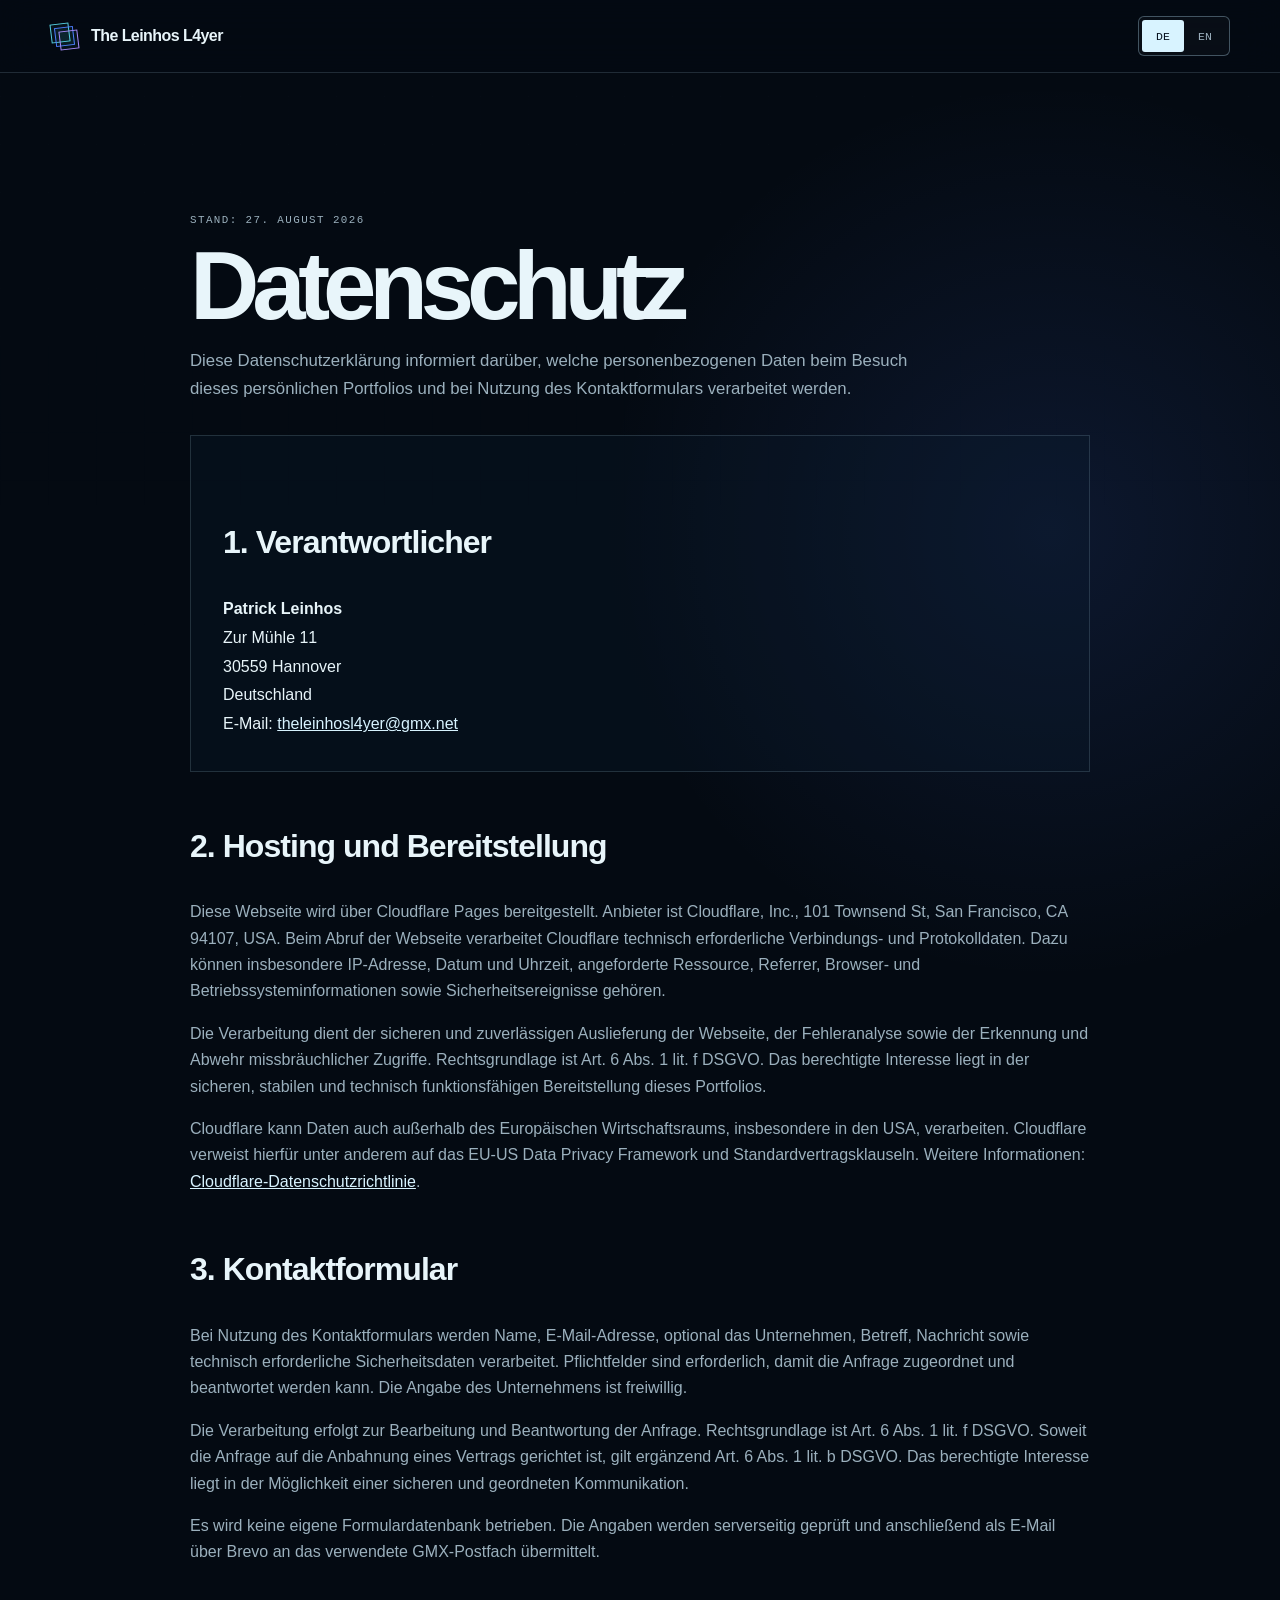
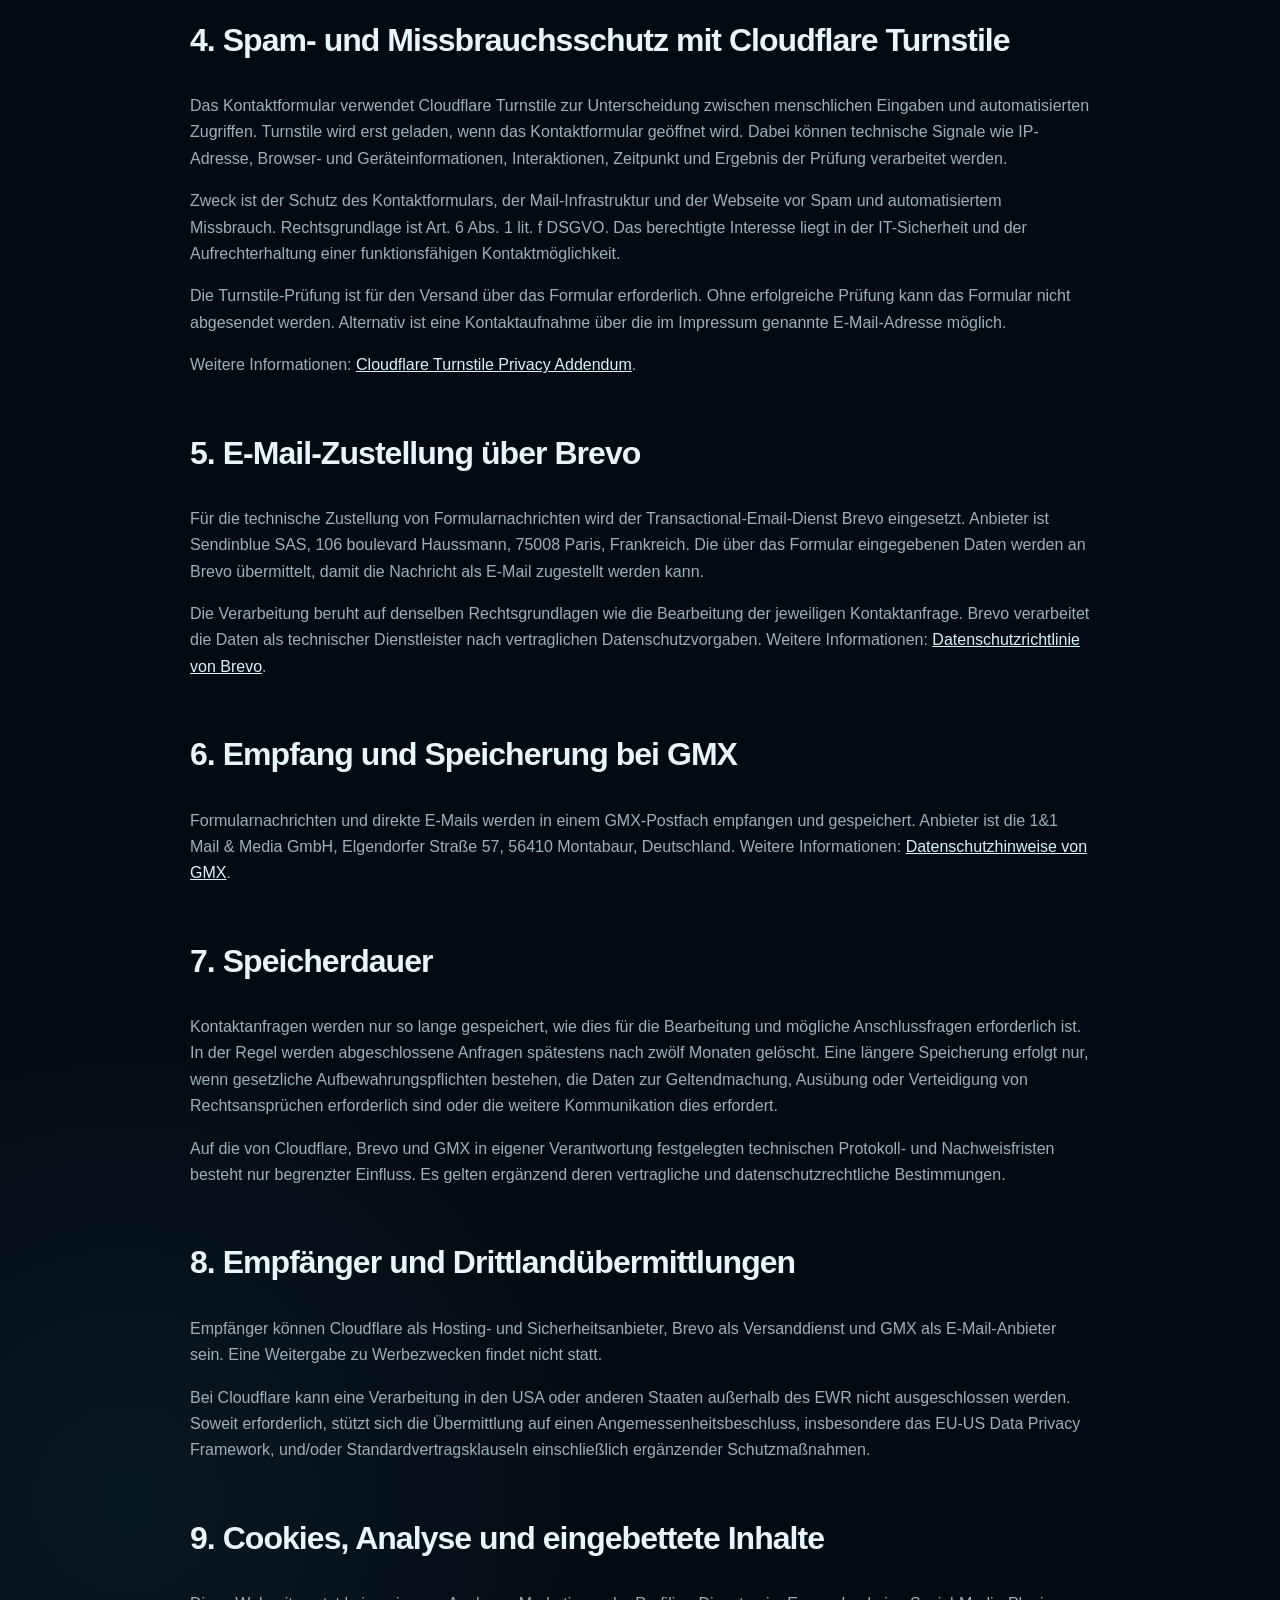
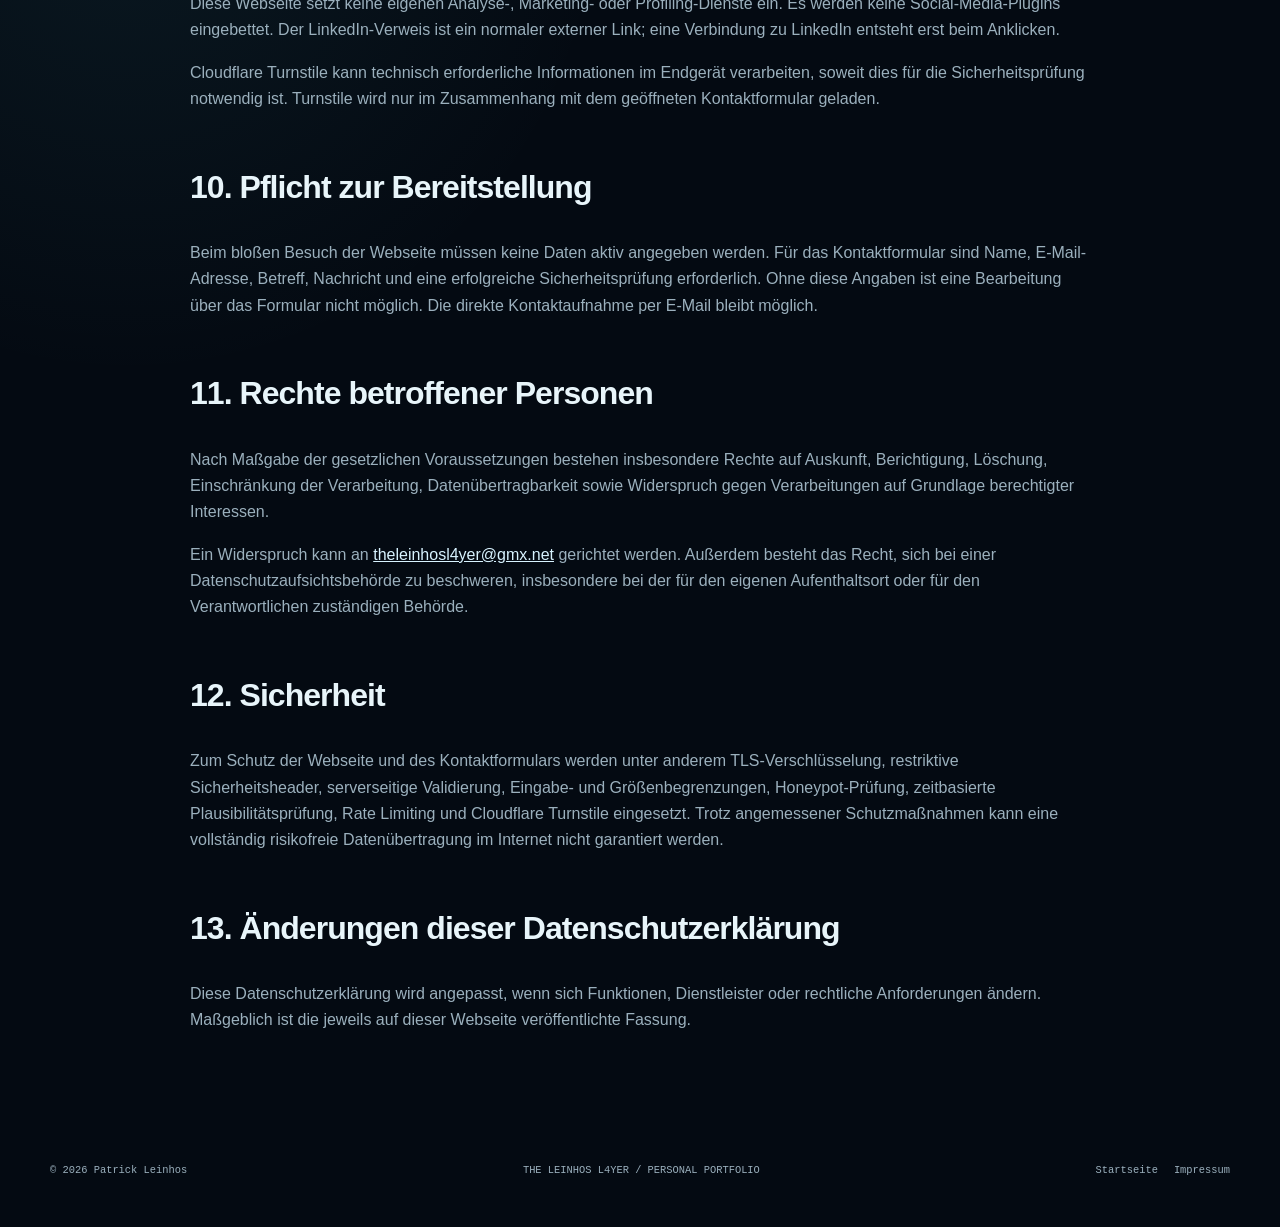
==== datenschutz.html @ 22c0a267 "Add legal pages and privacy improvements Add legal pages and privacy improvements" ====
<!DOCTYPE html>
<html lang="de" data-language="de">
<head>
  <meta charset="UTF-8" />
  <meta name="viewport" content="width=device-width, initial-scale=1.0" />
  <meta name="robots" content="noindex, nofollow, noarchive" />
  <meta name="referrer" content="strict-origin-when-cross-origin" />
  <meta name="color-scheme" content="dark" />
  <title>Datenschutz — The Leinhos L4yer</title>
  <link rel="stylesheet" href="/styles.css" />
</head>
<body>
  <a class="skip-link" href="#content"><span data-lang-content="de">Zum Inhalt</span><span data-lang-content="en">Skip to content</span></a>
  <header class="site-header">
    <nav class="nav" aria-label="Hauptnavigation">
      <a class="brand" href="/" aria-label="The Leinhos L4yer — Startseite">
        <span class="brand-mark" aria-hidden="true"><span></span><span></span><span></span></span>
        <span>The Leinhos L4yer</span>
      </a>
      <div></div>
      <div class="lang-switch" aria-label="Sprache auswählen">
        <button type="button" data-lang="de" aria-pressed="true">DE</button>
        <button type="button" data-lang="en" aria-pressed="false">EN</button>
      </div>
    </nav>
  </header>

  <main id="content" class="legal-page">
    <div data-lang-content="de">
      <p class="section-tag">Stand: 27. August 2026</p>
      <h1>Datenschutz</h1>
      <p class="legal-intro">Diese Datenschutzerklärung informiert darüber, welche personenbezogenen Daten beim Besuch dieses persönlichen Portfolios und bei Nutzung des Kontaktformulars verarbeitet werden.</p>

      <section class="legal-card" aria-labelledby="verantwortlich-de">
        <h2 id="verantwortlich-de">1. Verantwortlicher</h2>
        <address>
          <strong>Patrick Leinhos</strong><br />
          Zur Mühle 11<br />
          30559 Hannover<br />
          Deutschland<br />
          E-Mail: <a href="mailto:theleinhosl4yer@gmx.net">theleinhosl4yer@gmx.net</a>
        </address>
      </section>

      <section>
        <h2>2. Hosting und Bereitstellung</h2>
        <p>Diese Webseite wird über Cloudflare Pages bereitgestellt. Anbieter ist Cloudflare, Inc., 101 Townsend St, San Francisco, CA 94107, USA. Beim Abruf der Webseite verarbeitet Cloudflare technisch erforderliche Verbindungs- und Protokolldaten. Dazu können insbesondere IP-Adresse, Datum und Uhrzeit, angeforderte Ressource, Referrer, Browser- und Betriebssysteminformationen sowie Sicherheitsereignisse gehören.</p>
        <p>Die Verarbeitung dient der sicheren und zuverlässigen Auslieferung der Webseite, der Fehleranalyse sowie der Erkennung und Abwehr missbräuchlicher Zugriffe. Rechtsgrundlage ist Art. 6 Abs. 1 lit. f DSGVO. Das berechtigte Interesse liegt in der sicheren, stabilen und technisch funktionsfähigen Bereitstellung dieses Portfolios.</p>
        <p>Cloudflare kann Daten auch außerhalb des Europäischen Wirtschaftsraums, insbesondere in den USA, verarbeiten. Cloudflare verweist hierfür unter anderem auf das EU-US Data Privacy Framework und Standardvertragsklauseln. Weitere Informationen: <a href="https://www.cloudflare.com/privacypolicy/" target="_blank" rel="noopener noreferrer">Cloudflare-Datenschutzrichtlinie</a>.</p>
      </section>

      <section>
        <h2>3. Kontaktformular</h2>
        <p>Bei Nutzung des Kontaktformulars werden Name, E-Mail-Adresse, optional das Unternehmen, Betreff, Nachricht sowie technisch erforderliche Sicherheitsdaten verarbeitet. Pflichtfelder sind erforderlich, damit die Anfrage zugeordnet und beantwortet werden kann. Die Angabe des Unternehmens ist freiwillig.</p>
        <p>Die Verarbeitung erfolgt zur Bearbeitung und Beantwortung der Anfrage. Rechtsgrundlage ist Art. 6 Abs. 1 lit. f DSGVO. Soweit die Anfrage auf die Anbahnung eines Vertrags gerichtet ist, gilt ergänzend Art. 6 Abs. 1 lit. b DSGVO. Das berechtigte Interesse liegt in der Möglichkeit einer sicheren und geordneten Kommunikation.</p>
        <p>Es wird keine eigene Formulardatenbank betrieben. Die Angaben werden serverseitig geprüft und anschließend als E-Mail über Brevo an das verwendete GMX-Postfach übermittelt.</p>
      </section>

      <section>
        <h2>4. Spam- und Missbrauchsschutz mit Cloudflare Turnstile</h2>
        <p>Das Kontaktformular verwendet Cloudflare Turnstile zur Unterscheidung zwischen menschlichen Eingaben und automatisierten Zugriffen. Turnstile wird erst geladen, wenn das Kontaktformular geöffnet wird. Dabei können technische Signale wie IP-Adresse, Browser- und Geräteinformationen, Interaktionen, Zeitpunkt und Ergebnis der Prüfung verarbeitet werden.</p>
        <p>Zweck ist der Schutz des Kontaktformulars, der Mail-Infrastruktur und der Webseite vor Spam und automatisiertem Missbrauch. Rechtsgrundlage ist Art. 6 Abs. 1 lit. f DSGVO. Das berechtigte Interesse liegt in der IT-Sicherheit und der Aufrechterhaltung einer funktionsfähigen Kontaktmöglichkeit.</p>
        <p>Die Turnstile-Prüfung ist für den Versand über das Formular erforderlich. Ohne erfolgreiche Prüfung kann das Formular nicht abgesendet werden. Alternativ ist eine Kontaktaufnahme über die im Impressum genannte E-Mail-Adresse möglich.</p>
        <p>Weitere Informationen: <a href="https://www.cloudflare.com/turnstile-privacy-policy/" target="_blank" rel="noopener noreferrer">Cloudflare Turnstile Privacy Addendum</a>.</p>
      </section>

      <section>
        <h2>5. E-Mail-Zustellung über Brevo</h2>
        <p>Für die technische Zustellung von Formularnachrichten wird der Transactional-Email-Dienst Brevo eingesetzt. Anbieter ist Sendinblue SAS, 106 boulevard Haussmann, 75008 Paris, Frankreich. Die über das Formular eingegebenen Daten werden an Brevo übermittelt, damit die Nachricht als E-Mail zugestellt werden kann.</p>
        <p>Die Verarbeitung beruht auf denselben Rechtsgrundlagen wie die Bearbeitung der jeweiligen Kontaktanfrage. Brevo verarbeitet die Daten als technischer Dienstleister nach vertraglichen Datenschutzvorgaben. Weitere Informationen: <a href="https://www.brevo.com/de/legal/privacypolicy/" target="_blank" rel="noopener noreferrer">Datenschutzrichtlinie von Brevo</a>.</p>
      </section>

      <section>
        <h2>6. Empfang und Speicherung bei GMX</h2>
        <p>Formularnachrichten und direkte E-Mails werden in einem GMX-Postfach empfangen und gespeichert. Anbieter ist die 1&1 Mail & Media GmbH, Elgendorfer Straße 57, 56410 Montabaur, Deutschland. Weitere Informationen: <a href="https://agb-server.gmx.net/datenschutz" target="_blank" rel="noopener noreferrer">Datenschutzhinweise von GMX</a>.</p>
      </section>

      <section>
        <h2>7. Speicherdauer</h2>
        <p>Kontaktanfragen werden nur so lange gespeichert, wie dies für die Bearbeitung und mögliche Anschlussfragen erforderlich ist. In der Regel werden abgeschlossene Anfragen spätestens nach zwölf Monaten gelöscht. Eine längere Speicherung erfolgt nur, wenn gesetzliche Aufbewahrungspflichten bestehen, die Daten zur Geltendmachung, Ausübung oder Verteidigung von Rechtsansprüchen erforderlich sind oder die weitere Kommunikation dies erfordert.</p>
        <p>Auf die von Cloudflare, Brevo und GMX in eigener Verantwortung festgelegten technischen Protokoll- und Nachweisfristen besteht nur begrenzter Einfluss. Es gelten ergänzend deren vertragliche und datenschutzrechtliche Bestimmungen.</p>
      </section>

      <section>
        <h2>8. Empfänger und Drittlandübermittlungen</h2>
        <p>Empfänger können Cloudflare als Hosting- und Sicherheitsanbieter, Brevo als Versanddienst und GMX als E-Mail-Anbieter sein. Eine Weitergabe zu Werbezwecken findet nicht statt.</p>
        <p>Bei Cloudflare kann eine Verarbeitung in den USA oder anderen Staaten außerhalb des EWR nicht ausgeschlossen werden. Soweit erforderlich, stützt sich die Übermittlung auf einen Angemessenheitsbeschluss, insbesondere das EU-US Data Privacy Framework, und/oder Standardvertragsklauseln einschließlich ergänzender Schutzmaßnahmen.</p>
      </section>

      <section>
        <h2>9. Cookies, Analyse und eingebettete Inhalte</h2>
        <p>Diese Webseite setzt keine eigenen Analyse-, Marketing- oder Profiling-Dienste ein. Es werden keine Social-Media-Plugins eingebettet. Der LinkedIn-Verweis ist ein normaler externer Link; eine Verbindung zu LinkedIn entsteht erst beim Anklicken.</p>
        <p>Cloudflare Turnstile kann technisch erforderliche Informationen im Endgerät verarbeiten, soweit dies für die Sicherheitsprüfung notwendig ist. Turnstile wird nur im Zusammenhang mit dem geöffneten Kontaktformular geladen.</p>
      </section>

      <section>
        <h2>10. Pflicht zur Bereitstellung</h2>
        <p>Beim bloßen Besuch der Webseite müssen keine Daten aktiv angegeben werden. Für das Kontaktformular sind Name, E-Mail-Adresse, Betreff, Nachricht und eine erfolgreiche Sicherheitsprüfung erforderlich. Ohne diese Angaben ist eine Bearbeitung über das Formular nicht möglich. Die direkte Kontaktaufnahme per E-Mail bleibt möglich.</p>
      </section>

      <section>
        <h2>11. Rechte betroffener Personen</h2>
        <p>Nach Maßgabe der gesetzlichen Voraussetzungen bestehen insbesondere Rechte auf Auskunft, Berichtigung, Löschung, Einschränkung der Verarbeitung, Datenübertragbarkeit sowie Widerspruch gegen Verarbeitungen auf Grundlage berechtigter Interessen.</p>
        <p>Ein Widerspruch kann an <a href="mailto:theleinhosl4yer@gmx.net">theleinhosl4yer@gmx.net</a> gerichtet werden. Außerdem besteht das Recht, sich bei einer Datenschutzaufsichtsbehörde zu beschweren, insbesondere bei der für den eigenen Aufenthaltsort oder für den Verantwortlichen zuständigen Behörde.</p>
      </section>

      <section>
        <h2>12. Sicherheit</h2>
        <p>Zum Schutz der Webseite und des Kontaktformulars werden unter anderem TLS-Verschlüsselung, restriktive Sicherheitsheader, serverseitige Validierung, Eingabe- und Größenbegrenzungen, Honeypot-Prüfung, zeitbasierte Plausibilitätsprüfung, Rate Limiting und Cloudflare Turnstile eingesetzt. Trotz angemessener Schutzmaßnahmen kann eine vollständig risikofreie Datenübertragung im Internet nicht garantiert werden.</p>
      </section>

      <section>
        <h2>13. Änderungen dieser Datenschutzerklärung</h2>
        <p>Diese Datenschutzerklärung wird angepasst, wenn sich Funktionen, Dienstleister oder rechtliche Anforderungen ändern. Maßgeblich ist die jeweils auf dieser Webseite veröffentlichte Fassung.</p>
      </section>
    </div>

    <div data-lang-content="en">
      <p class="section-tag">Effective: 27 August 2026</p>
      <h1>Privacy policy</h1>
      <p class="legal-intro">This privacy policy explains how personal data is processed when this personal portfolio is visited or its contact form is used.</p>

      <section class="legal-card" aria-labelledby="controller-en">
        <h2 id="controller-en">1. Controller</h2>
        <address><strong>Patrick Leinhos</strong><br />Zur Mühle 11<br />30559 Hanover<br />Germany<br />Email: <a href="mailto:theleinhosl4yer@gmx.net">theleinhosl4yer@gmx.net</a></address>
      </section>

      <section><h2>2. Hosting</h2><p>This website is provided through Cloudflare Pages by Cloudflare, Inc., 101 Townsend St, San Francisco, CA 94107, USA. Cloudflare may process technically necessary connection and log data, including IP address, time, requested resource, referrer, browser, operating system and security events.</p><p>Processing serves secure and reliable delivery, troubleshooting and prevention of abusive access. The legal basis is Article 6(1)(f) GDPR. Cloudflare may process data outside the EEA, including in the United States, relying where applicable on the EU-US Data Privacy Framework and Standard Contractual Clauses. See the <a href="https://www.cloudflare.com/privacypolicy/" target="_blank" rel="noopener noreferrer">Cloudflare Privacy Policy</a>.</p></section>

      <section><h2>3. Contact form</h2><p>When the contact form is used, the name, email address, optional company, subject, message and necessary security data are processed. Required fields are needed to assign and answer the enquiry; company information is voluntary.</p><p>Processing is necessary to handle the enquiry under Article 6(1)(f) GDPR and, where an enquiry concerns steps before entering into a contract, additionally Article 6(1)(b) GDPR. No dedicated form database is operated. The data is checked server-side and transmitted via Brevo to the GMX mailbox.</p></section>

      <section><h2>4. Cloudflare Turnstile</h2><p>Cloudflare Turnstile distinguishes human input from automated access. It is loaded only after the contact form is opened. Technical signals such as IP address, browser and device information, interaction data, time and verification result may be processed.</p><p>The purpose is to protect the form and mail infrastructure against spam and abuse. The legal basis is Article 6(1)(f) GDPR. A successful check is required to send the form; email contact remains available as an alternative. See the <a href="https://www.cloudflare.com/turnstile-privacy-policy/" target="_blank" rel="noopener noreferrer">Cloudflare Turnstile Privacy Addendum</a>.</p></section>

      <section><h2>5. Brevo email delivery</h2><p>The Brevo transactional email service is used to deliver form messages. The provider is Sendinblue SAS, 106 boulevard Haussmann, 75008 Paris, France. Form data is transmitted to Brevo for email delivery under the same legal basis as the corresponding enquiry. See the <a href="https://www.brevo.com/legal/privacypolicy/" target="_blank" rel="noopener noreferrer">Brevo Privacy Policy</a>.</p></section>

      <section><h2>6. GMX mailbox</h2><p>Form messages and direct emails are received and stored in a GMX mailbox provided by 1&1 Mail & Media GmbH, Elgendorfer Straße 57, 56410 Montabaur, Germany. See the <a href="https://agb-server.gmx.net/datenschutz" target="_blank" rel="noopener noreferrer">GMX privacy information</a>.</p></section>

      <section><h2>7. Retention</h2><p>Contact enquiries are retained only as long as necessary to process them and any follow-up questions. Completed enquiries are normally deleted no later than twelve months afterwards. Longer retention applies only where required by law, necessary for legal claims or required by ongoing communication.</p><p>Cloudflare, Brevo and GMX may apply their own technical log and evidence retention periods under their contractual and privacy terms.</p></section>

      <section><h2>8. Recipients and international transfers</h2><p>Recipients may include Cloudflare for hosting and security, Brevo for email delivery and GMX for email storage. Data is not disclosed for advertising purposes. Cloudflare processing outside the EEA cannot be ruled out. Where required, transfers rely on an adequacy decision and/or Standard Contractual Clauses with supplementary safeguards.</p></section>

      <section><h2>9. Cookies, analytics and external content</h2><p>No proprietary analytics, marketing or profiling services are used. No social media plugins are embedded. LinkedIn is linked externally; a connection to LinkedIn is established only after the link is clicked. Turnstile may process technically necessary information on the end device when the contact form is opened.</p></section>

      <section><h2>10. Required information</h2><p>No information must be actively provided merely to visit the website. The contact form requires a name, email address, subject, message and successful security check. Without them, the form enquiry cannot be processed. Direct email contact remains available.</p></section>

      <section><h2>11. Data subject rights</h2><p>Subject to statutory requirements, data subjects have rights including access, rectification, erasure, restriction, portability and objection to processing based on legitimate interests. Requests can be sent to <a href="mailto:theleinhosl4yer@gmx.net">theleinhosl4yer@gmx.net</a>. A complaint may also be lodged with a competent data protection supervisory authority.</p></section>

      <section><h2>12. Security</h2><p>Protective measures include TLS encryption, restrictive security headers, server-side validation, input limits, a honeypot, time plausibility checks, rate limiting and Cloudflare Turnstile. Nevertheless, completely risk-free internet transmission cannot be guaranteed.</p></section>

      <section><h2>13. Changes</h2><p>This policy will be updated if features, service providers or legal requirements change. The version published on this website is the applicable version.</p></section>

      <p class="legal-meta">The German version is the primary version. This English translation is provided for convenience.</p>
    </div>
  </main>

  <footer>
    <span>© <span id="year"></span> Patrick Leinhos</span>
    <span>THE LEINHOS L4YER / PERSONAL PORTFOLIO</span>
    <nav class="legal-links" aria-label="Rechtliche Informationen">
      <a href="/"><span data-lang-content="de">Startseite</span><span data-lang-content="en">Home</span></a>
      <a href="/impressum.html"><span data-lang-content="de">Impressum</span><span data-lang-content="en">Legal notice</span></a>
    </nav>
  </footer>
  <script src="/script.js" defer></script>
</body>
</html>
---- styles.css ----
:root {
      --ink: #07111f;
      --ink-deep: #040a12;
      --panel: rgba(13, 29, 48, 0.68);
      --panel-solid: #0d1d30;
      --line: rgba(180, 220, 240, 0.16);
      --line-strong: rgba(180, 220, 240, 0.34);
      --text: #e8f5fa;
      --muted: #9bb0bd;
      --ice: #d8f3ff;
      --cyan: #56cfe1;
      --blue: #4d7cfe;
      --lilac: #a78bfa;
      --success: #66d3b0;
      --max: 1180px;
      --radius: 10px;
      --shadow: 0 30px 100px rgba(0, 0, 0, 0.3);
    }

    * { box-sizing: border-box; }
    html { scroll-behavior: smooth; }
    body {
      margin: 0;
      min-width: 320px;
      color: var(--text);
      background:
        radial-gradient(circle at 82% 12%, rgba(77, 124, 254, 0.12), transparent 28rem),
        radial-gradient(circle at 10% 70%, rgba(86, 207, 225, 0.07), transparent 30rem),
        var(--ink-deep);
      font-family: Inter, "Segoe UI", Roboto, Helvetica, Arial, sans-serif;
      font-weight: 300;
      line-height: 1.65;
      overflow-x: hidden;
    }

    body::before {
      content: "";
      position: fixed;
      inset: 0;
      pointer-events: none;
      opacity: 0.28;
      background-image:
        linear-gradient(rgba(180, 220, 240, 0.035) 1px, transparent 1px),
        linear-gradient(90deg, rgba(180, 220, 240, 0.035) 1px, transparent 1px);
      background-size: 48px 48px;
      mask-image: linear-gradient(to bottom, black, transparent 92%);
      z-index: -2;
    }

    a { color: inherit; }
    button, a { -webkit-tap-highlight-color: transparent; }
    button { font: inherit; }
    ::selection { background: rgba(86, 207, 225, 0.28); color: white; }

    .skip-link {
      position: fixed;
      left: 1rem;
      top: -5rem;
      z-index: 100;
      background: var(--ice);
      color: var(--ink);
      padding: 0.7rem 1rem;
      border-radius: 4px;
      font-weight: 600;
    }
    .skip-link:focus { top: 1rem; }

    .site-header {
      position: sticky;
      top: 0;
      z-index: 50;
      border-bottom: 1px solid var(--line);
      background: rgba(4, 10, 18, 0.78);
      backdrop-filter: blur(18px);
    }

    .nav {
      width: min(calc(100% - 2rem), var(--max));
      min-height: 72px;
      margin: 0 auto;
      display: grid;
      grid-template-columns: 1fr auto 1fr;
      align-items: center;
      gap: 1.5rem;
    }

    .brand {
      display: inline-flex;
      align-items: center;
      gap: 0.75rem;
      text-decoration: none;
      width: fit-content;
      font-weight: 600;
      letter-spacing: -0.035em;
    }

    .brand-mark {
      width: 29px;
      height: 29px;
      position: relative;
      transform: rotate(-7deg);
    }
    .brand-mark span {
      position: absolute;
      width: 19px;
      height: 19px;
      border: 1px solid var(--cyan);
      background: rgba(86, 207, 225, 0.05);
    }
    .brand-mark span:nth-child(1) { top: 1px; left: 1px; }
    .brand-mark span:nth-child(2) { top: 5px; left: 5px; border-color: var(--blue); }
    .brand-mark span:nth-child(3) { top: 9px; left: 9px; border-color: var(--lilac); }

    .nav-links {
      display: flex;
      align-items: center;
      gap: 1.7rem;
    }
    .nav-links a {
      color: var(--muted);
      font-size: 0.8rem;
      text-decoration: none;
      transition: color 180ms ease;
    }
    .nav-links a:hover { color: var(--ice); }

    .lang-switch {
      justify-self: end;
      display: inline-grid;
      grid-template-columns: 1fr 1fr;
      padding: 3px;
      border: 1px solid var(--line-strong);
      border-radius: 6px;
      background: rgba(255, 255, 255, 0.025);
    }
    .lang-switch button {
      min-width: 42px;
      border: 0;
      border-radius: 3px;
      padding: 0.42rem 0.55rem;
      color: var(--muted);
      background: transparent;
      cursor: pointer;
      font-family: "Cascadia Code", "Segoe UI Mono", Consolas, monospace;
      font-size: 0.72rem;
    }
    .lang-switch button[aria-pressed="true"] {
      color: var(--ink);
      background: var(--ice);
      font-weight: 500;
    }

    :focus-visible {
      outline: 2px solid var(--cyan);
      outline-offset: 4px;
    }

    main { overflow: clip; }

    .hero {
      width: min(calc(100% - 2rem), var(--max));
      min-height: calc(100svh - 72px);
      margin: 0 auto;
      padding: clamp(4.5rem, 9vw, 8rem) 0 5rem;
      display: grid;
      grid-template-columns: minmax(0, 1.1fr) minmax(340px, 0.9fr);
      align-items: center;
      gap: clamp(2rem, 7vw, 7rem);
    }

    .eyebrow, .section-tag, .layer-label, .career-meta {
      font-family: "Cascadia Code", "Segoe UI Mono", Consolas, monospace;
      text-transform: uppercase;
      letter-spacing: 0.13em;
      font-size: 0.68rem;
    }

    .eyebrow {
      display: flex;
      align-items: center;
      gap: 0.7rem;
      color: var(--cyan);
      margin-bottom: 1.5rem;
    }
    .eyebrow::before {
      content: "";
      width: 32px;
      height: 1px;
      background: var(--cyan);
    }

    h1, h2, h3, p { margin-top: 0; }
    h1 {
      max-width: 760px;
      margin-bottom: 1.7rem;
      font-size: clamp(3.4rem, 7.3vw, 7.4rem);
      line-height: 0.94;
      letter-spacing: -0.075em;
      font-weight: 600;
    }
    h1 .outline {
      color: transparent;
      -webkit-text-stroke: 1px rgba(216, 243, 255, 0.64);
      text-stroke: 1px rgba(216, 243, 255, 0.64);
    }
    h1 .four { color: var(--cyan); font-family: "Cascadia Code", "Segoe UI Mono", Consolas, monospace; }

    .hero-copy {
      max-width: 630px;
      color: var(--muted);
      font-size: clamp(1rem, 1.35vw, 1.2rem);
    }
    .hero-copy strong { color: var(--ice); font-weight: 500; }

    .hero-actions {
      display: flex;
      flex-wrap: wrap;
      align-items: center;
      gap: 1rem;
      margin-top: 2.2rem;
    }
    .button {
      display: inline-flex;
      align-items: center;
      justify-content: center;
      gap: 0.7rem;
      min-height: 48px;
      padding: 0 1.2rem;
      border: 1px solid var(--cyan);
      border-radius: 5px;
      color: var(--ink);
      background: var(--cyan);
      text-decoration: none;
      font-size: 0.82rem;
      font-weight: 600;
      transition: transform 180ms ease, background 180ms ease;
    }
    .button:hover { transform: translateY(-2px); background: var(--ice); }
    .button.secondary { color: var(--ice); background: transparent; border-color: var(--line-strong); }
    .button.secondary:hover { border-color: var(--ice); }
    .button svg { width: 16px; height: 16px; }

    .layer-stage {
      position: relative;
      height: 510px;
      perspective: 1000px;
      isolation: isolate;
    }
    .layer-stage::after {
      content: "";
      position: absolute;
      left: 14%;
      right: 2%;
      bottom: 3%;
      height: 26%;
      background: radial-gradient(ellipse, rgba(77, 124, 254, 0.2), transparent 68%);
      filter: blur(20px);
      transform: rotate(-8deg);
      z-index: -1;
    }

    .tech-layer {
      position: absolute;
      left: 12%;
      width: 78%;
      aspect-ratio: 1.35;
      border: 1px solid var(--layer-color);
      background: linear-gradient(135deg, rgba(13, 29, 48, 0.68), rgba(7, 17, 31, 0.3));
      box-shadow: inset 0 0 50px rgba(255,255,255,0.015), var(--shadow);
      backdrop-filter: blur(6px);
      transform-style: preserve-3d;
      transform: rotateX(64deg) rotateZ(-23deg) translate3d(var(--tx, 0), var(--ty, 0), 0);
      transition: transform 550ms cubic-bezier(.2,.8,.2,1), border-color 220ms ease;
    }
    .tech-layer:nth-child(1) { top: 4%; --layer-color: rgba(167, 139, 250, 0.5); z-index: 4; }
    .tech-layer:nth-child(2) { top: 20%; --layer-color: rgba(77, 124, 254, 0.52); z-index: 3; }
    .tech-layer:nth-child(3) { top: 36%; --layer-color: rgba(86, 207, 225, 0.48); z-index: 2; }
    .tech-layer:nth-child(4) { top: 52%; --layer-color: rgba(102, 211, 176, 0.38); z-index: 1; }
    .tech-layer::before, .tech-layer::after {
      content: "";
      position: absolute;
      inset: 14%;
      border: 1px dashed rgba(216, 243, 255, 0.13);
    }
    .tech-layer::after { inset: 32%; border-style: solid; }
    .layer-label {
      position: absolute;
      top: 1rem;
      left: 1rem;
      color: var(--ice);
    }
    .layer-index {
      position: absolute;
      right: 1rem;
      bottom: 0.7rem;
      color: var(--layer-color);
      font-family: "Cascadia Code", "Segoe UI Mono", Consolas, monospace;
      font-size: 1.15rem;
    }
    .node {
      position: absolute;
      width: 7px;
      height: 7px;
      border: 1px solid var(--cyan);
      border-radius: 50%;
      background: var(--ink);
      box-shadow: 0 0 0 5px rgba(86, 207, 225, 0.06);
    }
    .node.a { left: 21%; top: 43%; }
    .node.b { right: 18%; top: 27%; }
    .node.c { right: 28%; bottom: 18%; }

    .scroll-cue {
      position: absolute;
      bottom: 2rem;
      left: 0;
      color: var(--muted);
      font-family: "Cascadia Code", "Segoe UI Mono", Consolas, monospace;
      font-size: 0.66rem;
      letter-spacing: 0.08em;
      writing-mode: vertical-rl;
    }

    .section {
      width: min(calc(100% - 2rem), var(--max));
      margin: 0 auto;
      padding: clamp(5rem, 10vw, 9rem) 0;
      border-top: 1px solid var(--line);
    }
    .section-head {
      display: grid;
      grid-template-columns: 0.7fr 1.3fr;
      gap: clamp(2rem, 7vw, 7rem);
      margin-bottom: clamp(3.5rem, 7vw, 6rem);
    }
    .section-tag { color: var(--cyan); padding-top: 0.7rem; }
    .section h2 {
      max-width: 820px;
      margin-bottom: 0;
      font-size: clamp(2.2rem, 4.8vw, 5rem);
      line-height: 1.08;
      letter-spacing: -0.055em;
      font-weight: 500;
    }

    .profile-grid {
      display: grid;
      grid-template-columns: 0.7fr 1.3fr;
      gap: clamp(2rem, 7vw, 7rem);
    }
    .profile-aside {
      position: relative;
      padding: 1.4rem 0 0 1.5rem;
      border-left: 1px solid var(--blue);
      color: var(--muted);
      font-family: "Cascadia Code", "Segoe UI Mono", Consolas, monospace;
      font-size: 0.74rem;
    }
    .profile-aside strong { display: block; margin-bottom: 0.5rem; color: var(--ice); font-family: Inter, "Segoe UI", Roboto, Helvetica, Arial, sans-serif; font-size: 1rem; }
    .profile-body {
      display: grid;
      grid-template-columns: repeat(2, minmax(0, 1fr));
      gap: 1px;
      background: var(--line);
      border: 1px solid var(--line);
    }
    .principle {
      min-height: 210px;
      padding: clamp(1.5rem, 3vw, 2.3rem);
      background: var(--ink-deep);
      transition: background 220ms ease;
    }
    .principle:hover { background: var(--panel-solid); }
    .principle .symbol { display: block; margin-bottom: 2.5rem; color: var(--cyan); font-family: "Cascadia Code", "Segoe UI Mono", Consolas, monospace; }
    .principle h3 { margin-bottom: 0.7rem; font-size: 1.1rem; font-weight: 500; }
    .principle p { margin: 0; color: var(--muted); font-size: 0.86rem; }

    .competence-grid {
      display: grid;
      grid-template-columns: repeat(12, 1fr);
      gap: 1rem;
    }
    .competence-card {
      position: relative;
      grid-column: span 4;
      min-height: 270px;
      padding: 2rem;
      border: 1px solid var(--line);
      background: rgba(13, 29, 48, 0.28);
      overflow: hidden;
      transition: border-color 220ms ease, transform 220ms ease;
    }
    .competence-card:nth-child(1), .competence-card:nth-child(4) { grid-column: span 5; }
    .competence-card:nth-child(2), .competence-card:nth-child(3) { grid-column: span 7; }
    .competence-card:hover { border-color: var(--line-strong); transform: translateY(-3px); }
    .competence-card::after {
      content: "";
      position: absolute;
      right: -55px;
      bottom: -55px;
      width: 130px;
      height: 130px;
      border: 1px solid rgba(86, 207, 225, 0.14);
      transform: rotate(28deg);
    }
    .card-code { color: var(--cyan); font-family: "Cascadia Code", "Segoe UI Mono", Consolas, monospace; font-size: 0.7rem; }
    .competence-card h3 { margin: 4rem 0 0.8rem; font-size: clamp(1.25rem, 2vw, 1.65rem); font-weight: 500; letter-spacing: -0.03em; }
    .competence-card p { max-width: 520px; margin-bottom: 0; color: var(--muted); font-size: 0.88rem; }
    .tech-tags { display: flex; flex-wrap: wrap; gap: 0.5rem; margin-top: 1.3rem; }
    .tech-tags span { padding: 0.25rem 0.55rem; border: 1px solid var(--line); color: var(--ice); font-family: "Cascadia Code", "Segoe UI Mono", Consolas, monospace; font-size: 0.62rem; }

    .career-list { margin-left: calc(35% + 1rem); border-left: 1px solid var(--line-strong); }
    .career-item {
      position: relative;
      display: grid;
      grid-template-columns: 0.7fr 1.3fr;
      gap: 2rem;
      padding: 2rem 0 2rem 2.5rem;
      border-bottom: 1px solid var(--line);
    }
    .career-item::before {
      content: "";
      position: absolute;
      left: -5px;
      top: 2.65rem;
      width: 9px;
      height: 9px;
      border-radius: 50%;
      background: var(--ink-deep);
      border: 1px solid var(--cyan);
    }
    .career-meta { color: var(--muted); }
    .career-item:first-child .career-meta { color: var(--cyan); }
    .career-item h3 { margin-bottom: 0.35rem; font-size: 1.2rem; font-weight: 500; }
    .career-item p { margin-bottom: 0; color: var(--muted); font-size: 0.85rem; }

    .contact-trigger {
      border: 0;
      padding: 0;
      color: var(--muted);
      background: transparent;
      cursor: pointer;
      font-size: 0.8rem;
      transition: color 180ms ease;
    }
    .contact-trigger:hover { color: var(--ice); }
    .contact-dialog {
      width: min(920px, calc(100% - 2rem));
      max-height: calc(100svh - 2rem);
      padding: 0;
      border: 1px solid var(--line-strong);
      border-radius: var(--radius);
      color: var(--text);
      background: rgba(4, 10, 18, 0.98);
      box-shadow: 0 36px 120px rgba(0, 0, 0, 0.72);
      overflow: auto;
    }
    .contact-dialog::backdrop { background: rgba(1, 5, 10, 0.8); backdrop-filter: blur(9px); }
    .dialog-head {
      position: sticky;
      top: 0;
      z-index: 3;
      display: flex;
      justify-content: space-between;
      align-items: flex-start;
      gap: 1.5rem;
      padding: 1.5rem clamp(1.4rem, 3vw, 2.4rem);
      border-bottom: 1px solid var(--line);
      background: rgba(4, 10, 18, 0.96);
      backdrop-filter: blur(18px);
    }
    .dialog-head h2 { margin: 0.25rem 0 0; font-size: clamp(1.55rem, 3vw, 2.4rem); line-height: 1.1; letter-spacing: -0.045em; font-weight: 500; }
    .dialog-close {
      flex: 0 0 auto;
      width: 42px;
      height: 42px;
      border: 1px solid var(--line-strong);
      border-radius: 4px;
      color: var(--ice);
      background: transparent;
      cursor: pointer;
      font-size: 1.35rem;
      line-height: 1;
    }
    .dialog-close:hover { border-color: var(--cyan); color: var(--cyan); }
    body.modal-open { overflow: hidden; }
    .contact-form {
      display: grid;
      grid-template-columns: repeat(2, minmax(0, 1fr));
      gap: 1.15rem;
      padding: clamp(1.4rem, 3vw, 2.4rem);
      border: 1px solid var(--line);
      background: rgba(13, 29, 48, 0.28);
    }
    .form-field { display: grid; gap: 0.48rem; }
    .form-field.full { grid-column: 1 / -1; }
    .form-field label {
      color: var(--ice);
      font-family: "Cascadia Code", "Segoe UI Mono", Consolas, monospace;
      font-size: 0.7rem;
      letter-spacing: 0.08em;
      text-transform: uppercase;
    }
    .form-field input,
    .form-field textarea {
      width: 100%;
      border: 1px solid var(--line-strong);
      border-radius: 4px;
      padding: 0.85rem 0.9rem;
      color: var(--text);
      background: rgba(4, 10, 18, 0.78);
      font: inherit;
      font-size: 0.88rem;
    }
    .form-field textarea { min-height: 165px; resize: vertical; }
    .form-field input:focus,
    .form-field textarea:focus { border-color: var(--cyan); outline: 1px solid var(--cyan); outline-offset: 1px; }
    .form-field small, .privacy-note { color: var(--muted); font-size: 0.72rem; }
    .privacy-note a { color: var(--ice); text-decoration-thickness: 1px; text-underline-offset: 0.2em; }
    .privacy-note a:hover { color: var(--cyan); }
    .honeypot { position: absolute !important; left: -10000px !important; width: 1px !important; height: 1px !important; overflow: hidden !important; }
    .turnstile-wrap { min-height: 70px; }
    .form-actions { display: flex; flex-wrap: wrap; align-items: center; gap: 1rem; }
    .contact-form button[disabled] { opacity: 0.62; cursor: wait; transform: none; }
    .form-status { min-height: 1.5em; margin: 0; color: var(--muted); font-size: 0.82rem; }
    .form-status.success { color: var(--success); }
    .form-status.error { color: #ff9b9b; }

    .final-note {
      width: min(calc(100% - 2rem), var(--max));
      margin: 0 auto;
      padding: 5rem 0 2rem;
      border-top: 1px solid var(--line);
    }
    .final-note-inner {
      display: flex;
      justify-content: space-between;
      align-items: end;
      gap: 2rem;
    }
    .final-note h2 { max-width: 650px; margin-bottom: 0; font-size: clamp(2rem, 4vw, 4rem); line-height: 1.08; letter-spacing: -0.055em; font-weight: 500; }
    .status { display: flex; align-items: center; gap: 0.6rem; color: var(--muted); font-family: "Cascadia Code", "Segoe UI Mono", Consolas, monospace; font-size: 0.68rem; }
    .status-dot { width: 8px; height: 8px; border-radius: 50%; background: var(--success); box-shadow: 0 0 0 5px rgba(102, 211, 176, 0.08); }

    footer {
      width: min(calc(100% - 2rem), var(--max));
      margin: 0 auto;
      padding: 2rem 0 3rem;
      display: flex;
      justify-content: space-between;
      gap: 1rem;
      color: var(--muted);
      font-family: "Cascadia Code", "Segoe UI Mono", Consolas, monospace;
      font-size: 0.65rem;
    }
    footer a { text-decoration: none; }
    footer a:hover { color: var(--ice); }
    .legal-links { display: flex; flex-wrap: wrap; justify-content: flex-end; gap: 1rem; }

    .legal-page { width: min(calc(100% - 2rem), 900px); margin: 0 auto; padding: 8rem 0 5rem; }
    .legal-page h1 { margin-bottom: 1rem; font-size: clamp(3rem, 9vw, 6rem); }
    .legal-page h2 { margin-top: 3rem; font-size: clamp(1.35rem, 3vw, 2rem); letter-spacing: -0.03em; }
    .legal-page h3 { margin-top: 2rem; font-size: 1.05rem; }
    .legal-page p, .legal-page li { color: var(--muted); }
    .legal-page a { color: var(--ice); }
    .legal-page a:hover { color: var(--cyan); }
    .legal-intro { max-width: 720px; font-size: 1.05rem; }
    .legal-card { margin: 2rem 0; padding: clamp(1.25rem, 4vw, 2rem); border: 1px solid var(--line); background: rgba(13, 29, 48, 0.28); }
    .legal-card address { color: var(--text); font-style: normal; line-height: 1.8; }
    .legal-divider { margin: 4rem 0; border: 0; border-top: 1px solid var(--line); }
    .legal-meta { color: var(--muted); font-family: "Cascadia Code", "Segoe UI Mono", Consolas, monospace; font-size: 0.72rem; }

    [data-lang-content] { display: none; }
    html[data-language="de"] [data-lang-content="de"],
    html[data-language="en"] [data-lang-content="en"] { display: contents; }

    .reveal { opacity: 0; transform: translateY(22px); transition: opacity 700ms ease, transform 700ms ease; }
    .reveal.visible { opacity: 1; transform: none; }

    @media (max-width: 900px) {
      .nav { grid-template-columns: 1fr auto; }
      .nav-links { display: none; }
      .hero { grid-template-columns: 1fr; padding-top: 5.5rem; }
      .layer-stage { height: 430px; width: min(100%, 560px); margin: 0 auto; }
      .scroll-cue { display: none; }
      .section-head, .profile-grid { grid-template-columns: 1fr; }
      .profile-aside { max-width: 440px; }
      .competence-card, .competence-card:nth-child(n) { grid-column: span 6; }
      .career-list { margin-left: 0; }
      .career-item { grid-template-columns: 0.7fr 1.3fr; }
    }

    @media (max-width: 620px) {
      .nav { min-height: 64px; }
      .brand { font-size: 0.84rem; }
      .brand-mark { width: 25px; height: 25px; transform: scale(0.85) rotate(-7deg); transform-origin: left center; }
      h1 { font-size: clamp(3.1rem, 18vw, 5rem); }
      .hero { min-height: auto; padding-top: 4rem; }
      .layer-stage { height: 330px; margin-top: 0.5rem; }
      .tech-layer { left: 7%; width: 86%; }
      .section { padding: 5rem 0; }
      .profile-body { grid-template-columns: 1fr; }
      .principle { min-height: auto; }
      .principle .symbol { margin-bottom: 1.8rem; }
      .competence-card, .competence-card:nth-child(n) { grid-column: 1 / -1; min-height: 250px; }
      .contact-form { grid-template-columns: 1fr; }
      .form-field.full { grid-column: 1; }
      .career-list { border-left: 0; }
      .career-item { grid-template-columns: 1fr; gap: 0.7rem; padding-left: 1.5rem; border-left: 1px solid var(--line-strong); }
      .career-item::before { left: -5px; }
      .final-note-inner { align-items: flex-start; flex-direction: column; }
      footer { flex-direction: column; }
    }

    @media (prefers-reduced-motion: reduce) {
      html { scroll-behavior: auto; }
      *, *::before, *::after { animation-duration: 0.01ms !important; animation-iteration-count: 1 !important; transition-duration: 0.01ms !important; }
      .reveal { opacity: 1; transform: none; }
    }
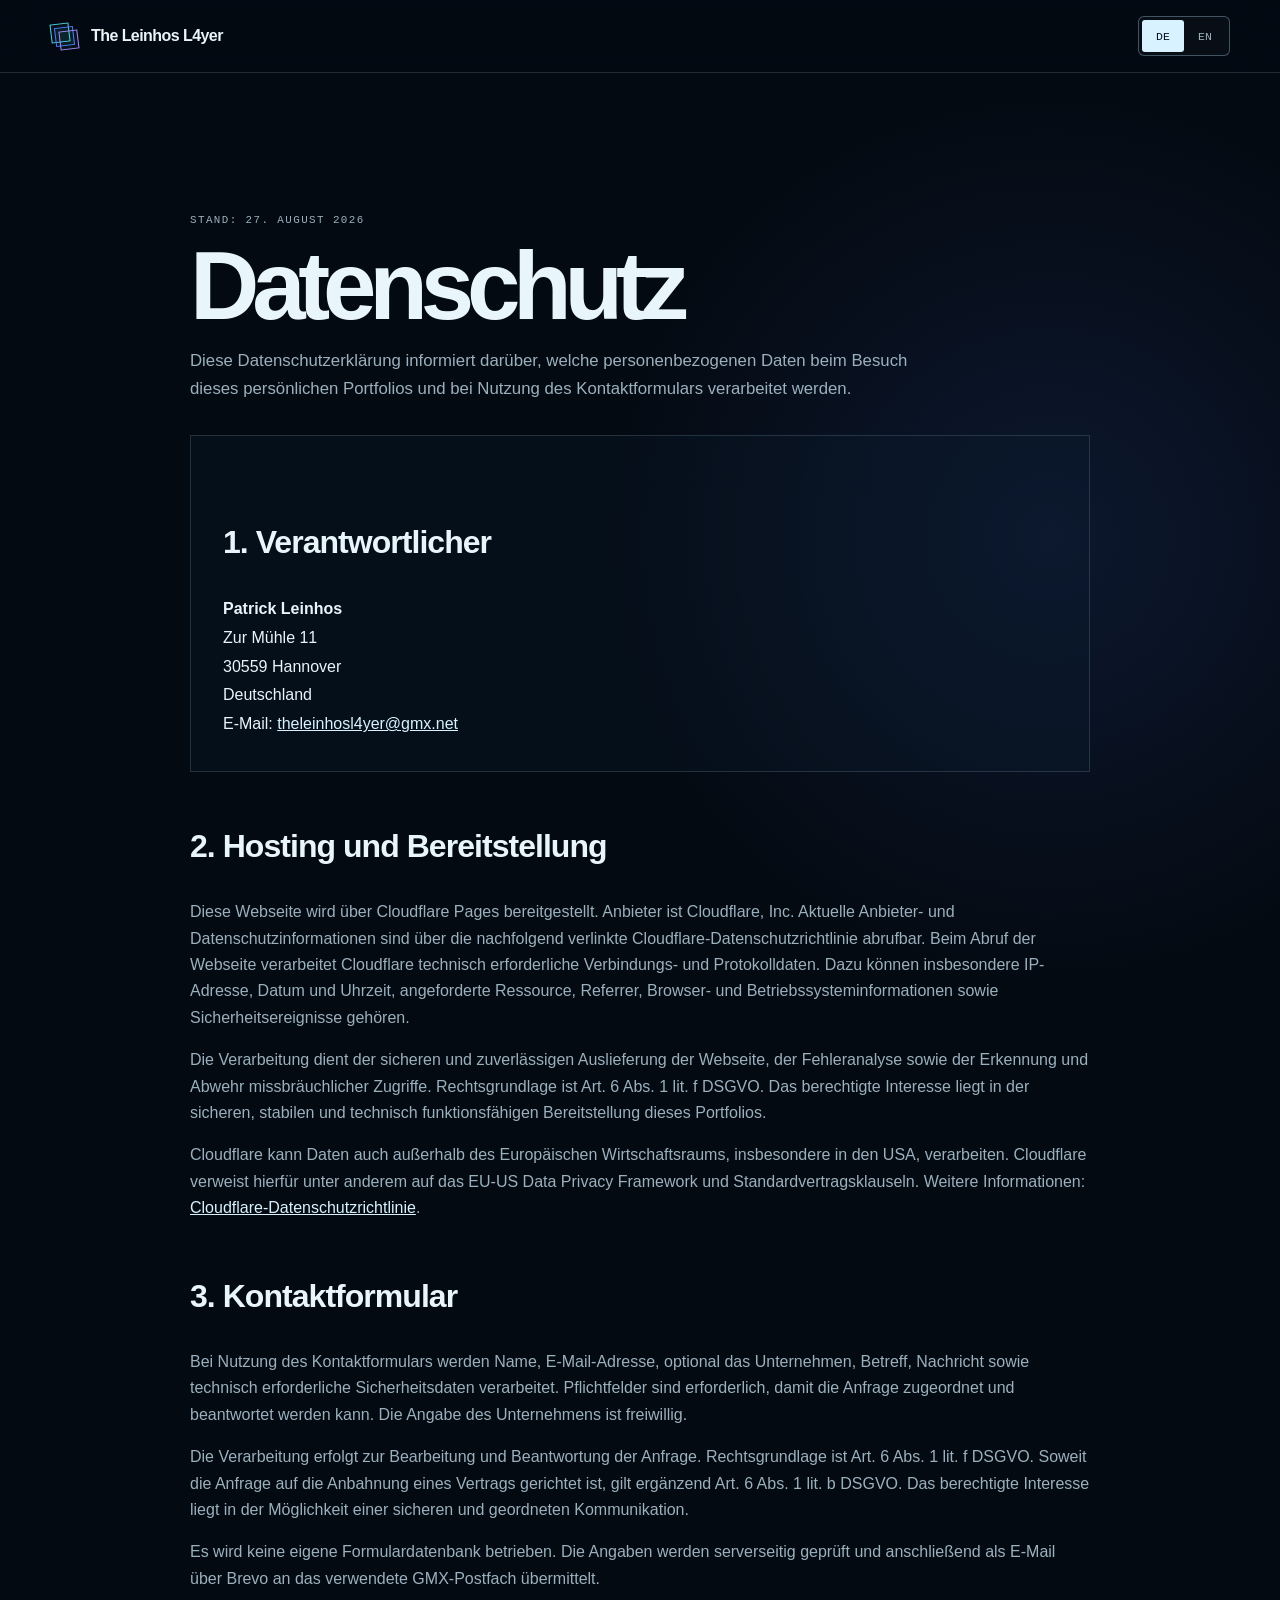
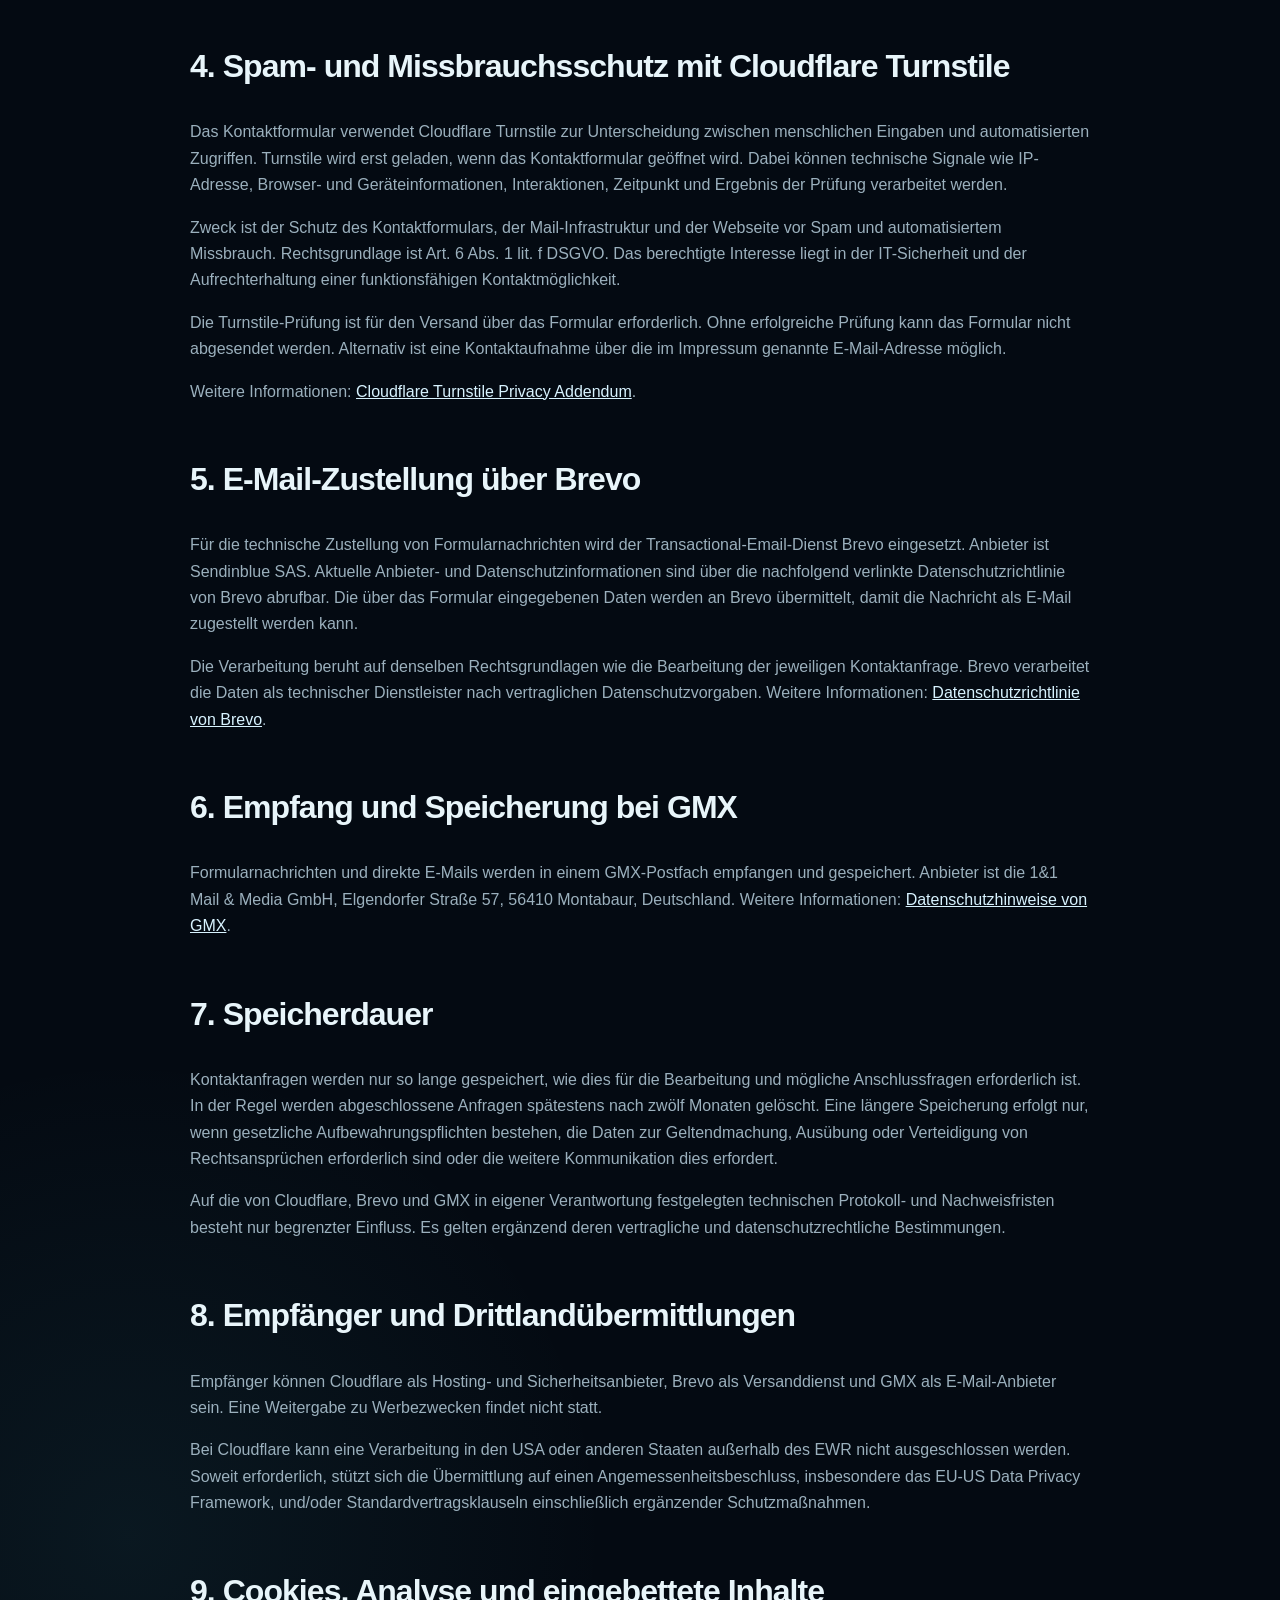
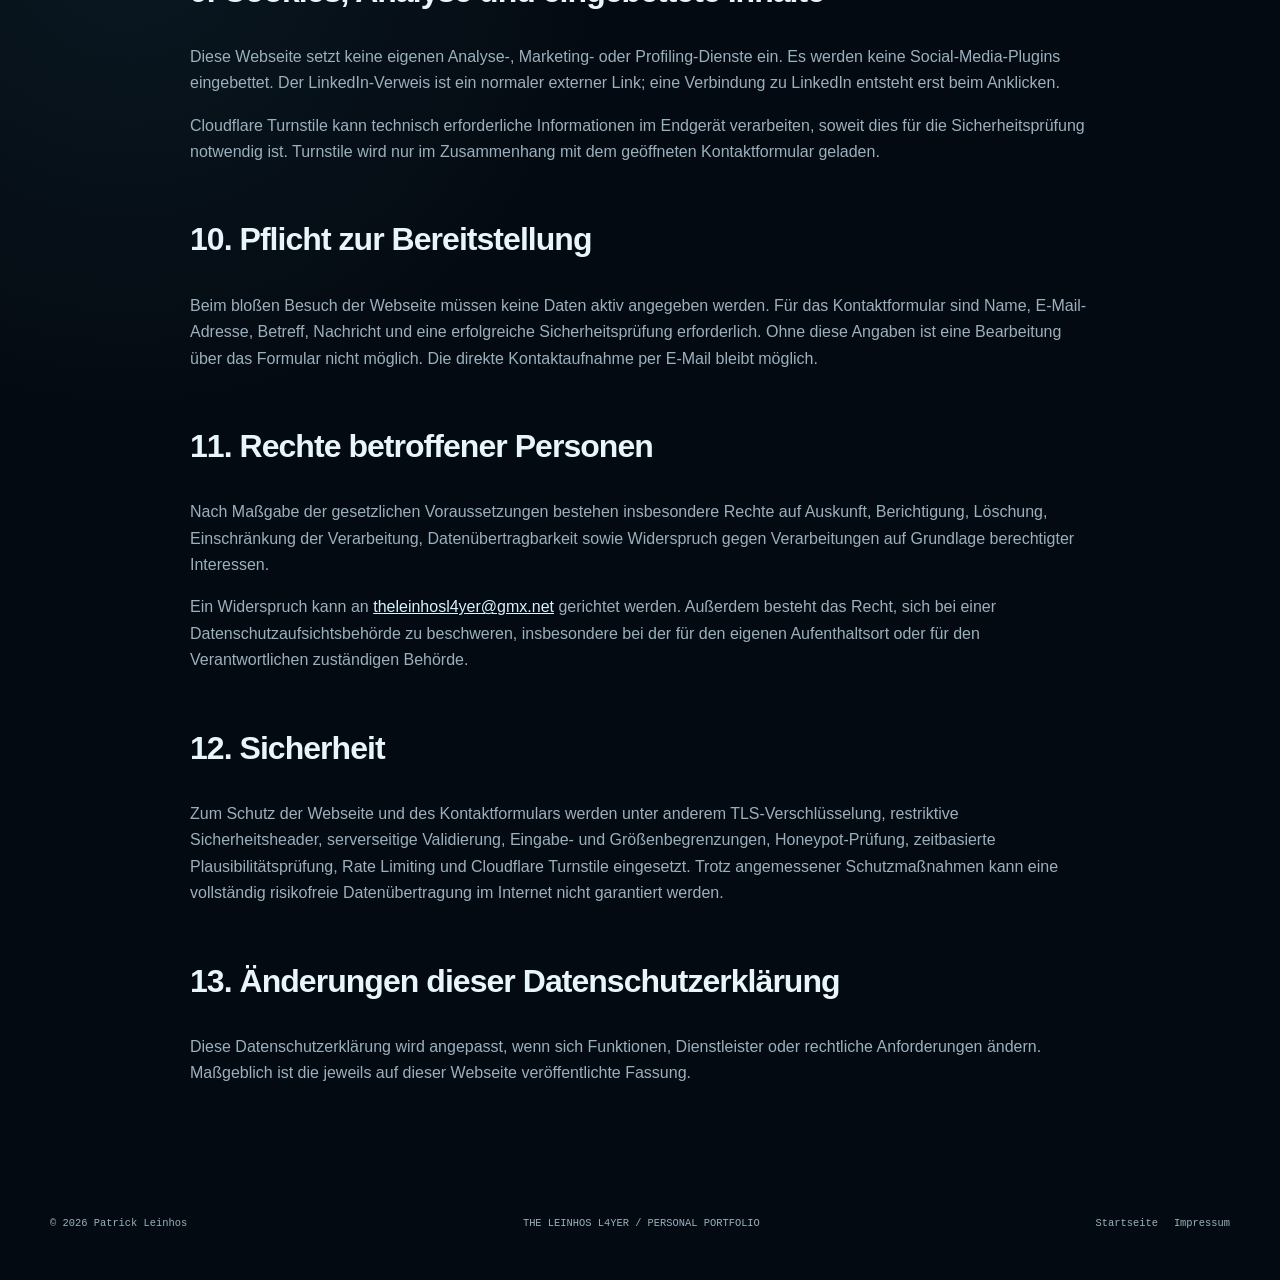
==== commit e6510495: "Verify privacy provider information Verify privacy provider information" ====
--- a/datenschutz.html
+++ b/datenschutz.html
@@ -44,7 +44,7 @@
 
       <section>
         <h2>2. Hosting und Bereitstellung</h2>
-        <p>Diese Webseite wird über Cloudflare Pages bereitgestellt. Anbieter ist Cloudflare, Inc., 101 Townsend St, San Francisco, CA 94107, USA. Beim Abruf der Webseite verarbeitet Cloudflare technisch erforderliche Verbindungs- und Protokolldaten. Dazu können insbesondere IP-Adresse, Datum und Uhrzeit, angeforderte Ressource, Referrer, Browser- und Betriebssysteminformationen sowie Sicherheitsereignisse gehören.</p>
+        <p>Diese Webseite wird über Cloudflare Pages bereitgestellt. Anbieter ist Cloudflare, Inc. Aktuelle Anbieter- und Datenschutzinformationen sind über die nachfolgend verlinkte Cloudflare-Datenschutzrichtlinie abrufbar. Beim Abruf der Webseite verarbeitet Cloudflare technisch erforderliche Verbindungs- und Protokolldaten. Dazu können insbesondere IP-Adresse, Datum und Uhrzeit, angeforderte Ressource, Referrer, Browser- und Betriebssysteminformationen sowie Sicherheitsereignisse gehören.</p>
         <p>Die Verarbeitung dient der sicheren und zuverlässigen Auslieferung der Webseite, der Fehleranalyse sowie der Erkennung und Abwehr missbräuchlicher Zugriffe. Rechtsgrundlage ist Art. 6 Abs. 1 lit. f DSGVO. Das berechtigte Interesse liegt in der sicheren, stabilen und technisch funktionsfähigen Bereitstellung dieses Portfolios.</p>
         <p>Cloudflare kann Daten auch außerhalb des Europäischen Wirtschaftsraums, insbesondere in den USA, verarbeiten. Cloudflare verweist hierfür unter anderem auf das EU-US Data Privacy Framework und Standardvertragsklauseln. Weitere Informationen: <a href="https://www.cloudflare.com/privacypolicy/" target="_blank" rel="noopener noreferrer">Cloudflare-Datenschutzrichtlinie</a>.</p>
       </section>
@@ -66,7 +66,7 @@
 
       <section>
         <h2>5. E-Mail-Zustellung über Brevo</h2>
-        <p>Für die technische Zustellung von Formularnachrichten wird der Transactional-Email-Dienst Brevo eingesetzt. Anbieter ist Sendinblue SAS, 106 boulevard Haussmann, 75008 Paris, Frankreich. Die über das Formular eingegebenen Daten werden an Brevo übermittelt, damit die Nachricht als E-Mail zugestellt werden kann.</p>
+        <p>Für die technische Zustellung von Formularnachrichten wird der Transactional-Email-Dienst Brevo eingesetzt. Anbieter ist Sendinblue SAS. Aktuelle Anbieter- und Datenschutzinformationen sind über die nachfolgend verlinkte Datenschutzrichtlinie von Brevo abrufbar. Die über das Formular eingegebenen Daten werden an Brevo übermittelt, damit die Nachricht als E-Mail zugestellt werden kann.</p>
         <p>Die Verarbeitung beruht auf denselben Rechtsgrundlagen wie die Bearbeitung der jeweiligen Kontaktanfrage. Brevo verarbeitet die Daten als technischer Dienstleister nach vertraglichen Datenschutzvorgaben. Weitere Informationen: <a href="https://www.brevo.com/de/legal/privacypolicy/" target="_blank" rel="noopener noreferrer">Datenschutzrichtlinie von Brevo</a>.</p>
       </section>
 
@@ -125,13 +125,13 @@
         <address><strong>Patrick Leinhos</strong><br />Zur Mühle 11<br />30559 Hanover<br />Germany<br />Email: <a href="mailto:theleinhosl4yer@gmx.net">theleinhosl4yer@gmx.net</a></address>
       </section>
 
-      <section><h2>2. Hosting</h2><p>This website is provided through Cloudflare Pages by Cloudflare, Inc., 101 Townsend St, San Francisco, CA 94107, USA. Cloudflare may process technically necessary connection and log data, including IP address, time, requested resource, referrer, browser, operating system and security events.</p><p>Processing serves secure and reliable delivery, troubleshooting and prevention of abusive access. The legal basis is Article 6(1)(f) GDPR. Cloudflare may process data outside the EEA, including in the United States, relying where applicable on the EU-US Data Privacy Framework and Standard Contractual Clauses. See the <a href="https://www.cloudflare.com/privacypolicy/" target="_blank" rel="noopener noreferrer">Cloudflare Privacy Policy</a>.</p></section>
+      <section><h2>2. Hosting</h2><p>This website is provided through Cloudflare Pages by Cloudflare, Inc. Current provider and privacy information is available through the Cloudflare Privacy Policy linked below. Cloudflare may process technically necessary connection and log data, including IP address, time, requested resource, referrer, browser, operating system and security events.</p><p>Processing serves secure and reliable delivery, troubleshooting and prevention of abusive access. The legal basis is Article 6(1)(f) GDPR. Cloudflare may process data outside the EEA, including in the United States, relying where applicable on the EU-US Data Privacy Framework and Standard Contractual Clauses. See the <a href="https://www.cloudflare.com/privacypolicy/" target="_blank" rel="noopener noreferrer">Cloudflare Privacy Policy</a>.</p></section>
 
       <section><h2>3. Contact form</h2><p>When the contact form is used, the name, email address, optional company, subject, message and necessary security data are processed. Required fields are needed to assign and answer the enquiry; company information is voluntary.</p><p>Processing is necessary to handle the enquiry under Article 6(1)(f) GDPR and, where an enquiry concerns steps before entering into a contract, additionally Article 6(1)(b) GDPR. No dedicated form database is operated. The data is checked server-side and transmitted via Brevo to the GMX mailbox.</p></section>
 
       <section><h2>4. Cloudflare Turnstile</h2><p>Cloudflare Turnstile distinguishes human input from automated access. It is loaded only after the contact form is opened. Technical signals such as IP address, browser and device information, interaction data, time and verification result may be processed.</p><p>The purpose is to protect the form and mail infrastructure against spam and abuse. The legal basis is Article 6(1)(f) GDPR. A successful check is required to send the form; email contact remains available as an alternative. See the <a href="https://www.cloudflare.com/turnstile-privacy-policy/" target="_blank" rel="noopener noreferrer">Cloudflare Turnstile Privacy Addendum</a>.</p></section>
 
-      <section><h2>5. Brevo email delivery</h2><p>The Brevo transactional email service is used to deliver form messages. The provider is Sendinblue SAS, 106 boulevard Haussmann, 75008 Paris, France. Form data is transmitted to Brevo for email delivery under the same legal basis as the corresponding enquiry. See the <a href="https://www.brevo.com/legal/privacypolicy/" target="_blank" rel="noopener noreferrer">Brevo Privacy Policy</a>.</p></section>
+      <section><h2>5. Brevo email delivery</h2><p>The Brevo transactional email service is used to deliver form messages. The provider is Sendinblue SAS. Current provider and privacy information is available through the Brevo Privacy Policy linked below. Form data is transmitted to Brevo for email delivery under the same legal basis as the corresponding enquiry. See the <a href="https://www.brevo.com/legal/privacypolicy/" target="_blank" rel="noopener noreferrer">Brevo Privacy Policy</a>.</p></section>
 
       <section><h2>6. GMX mailbox</h2><p>Form messages and direct emails are received and stored in a GMX mailbox provided by 1&1 Mail & Media GmbH, Elgendorfer Straße 57, 56410 Montabaur, Germany. See the <a href="https://agb-server.gmx.net/datenschutz" target="_blank" rel="noopener noreferrer">GMX privacy information</a>.</p></section>
 
